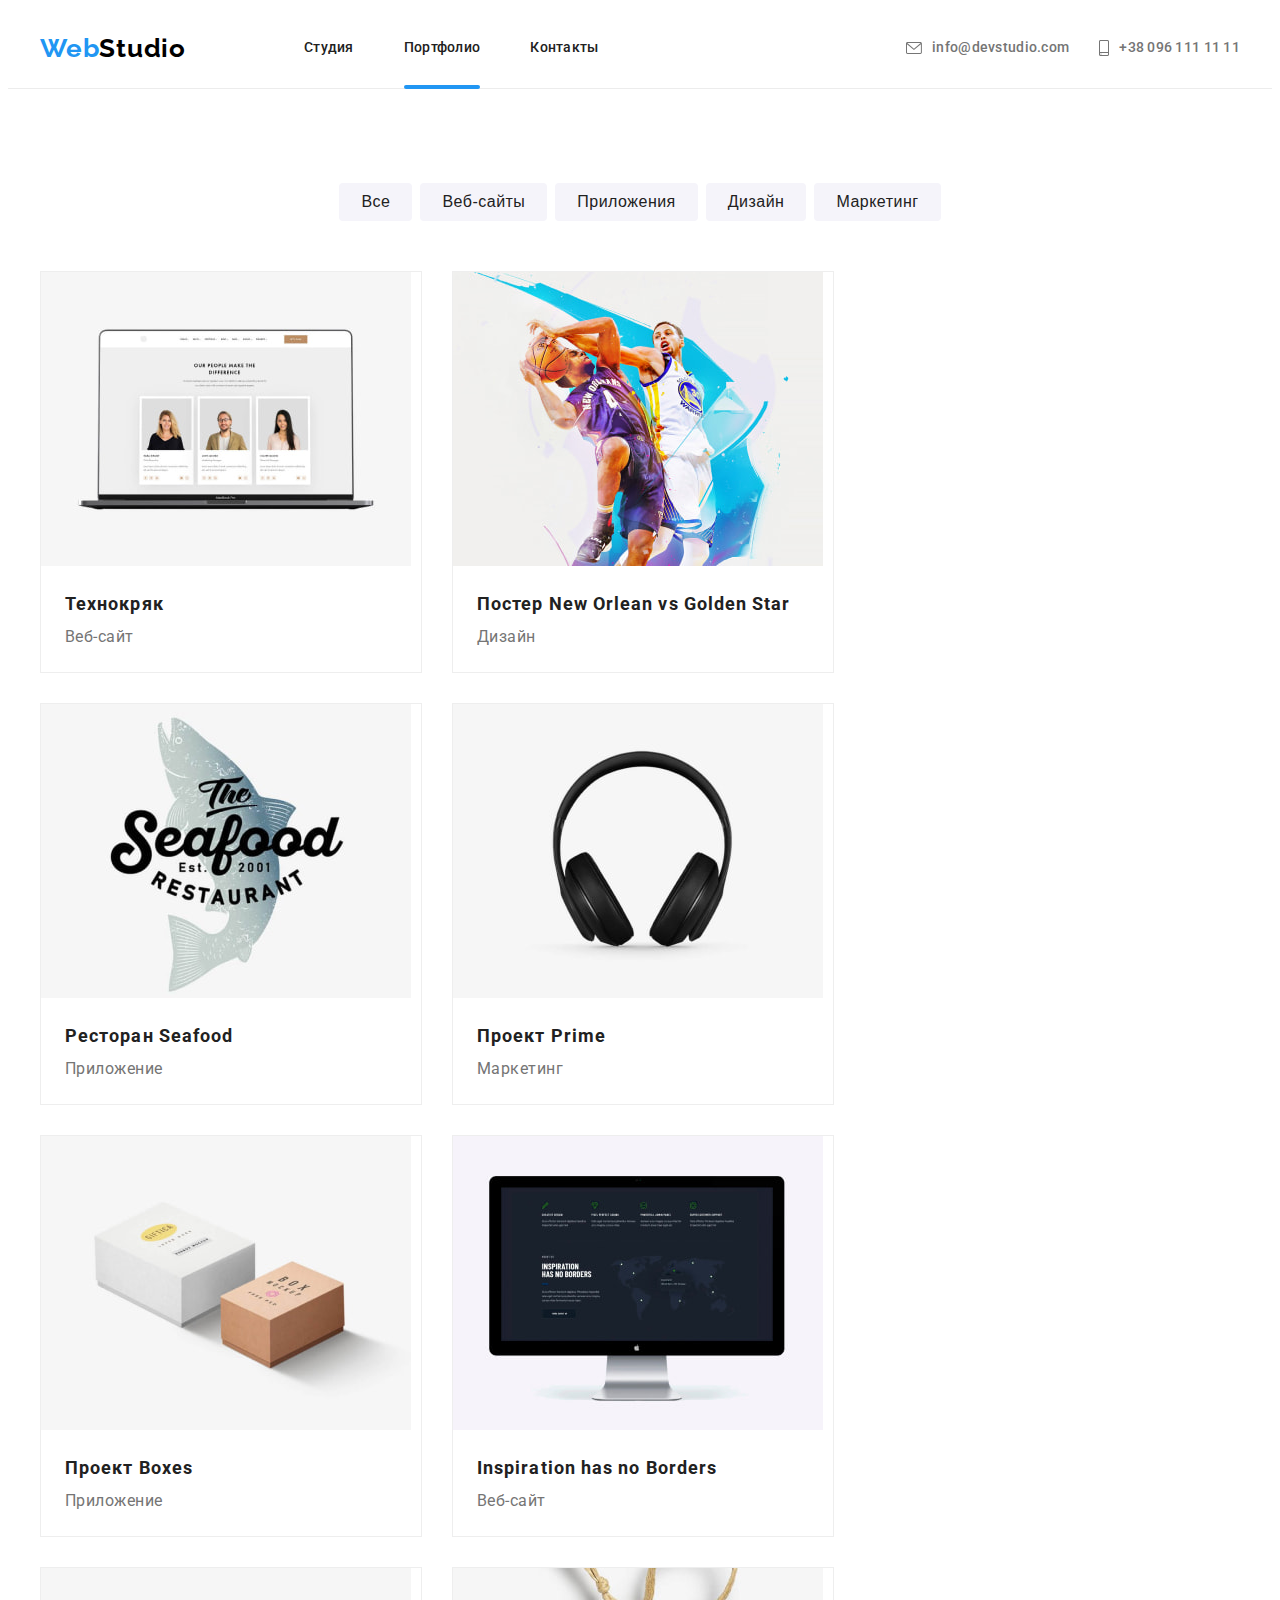
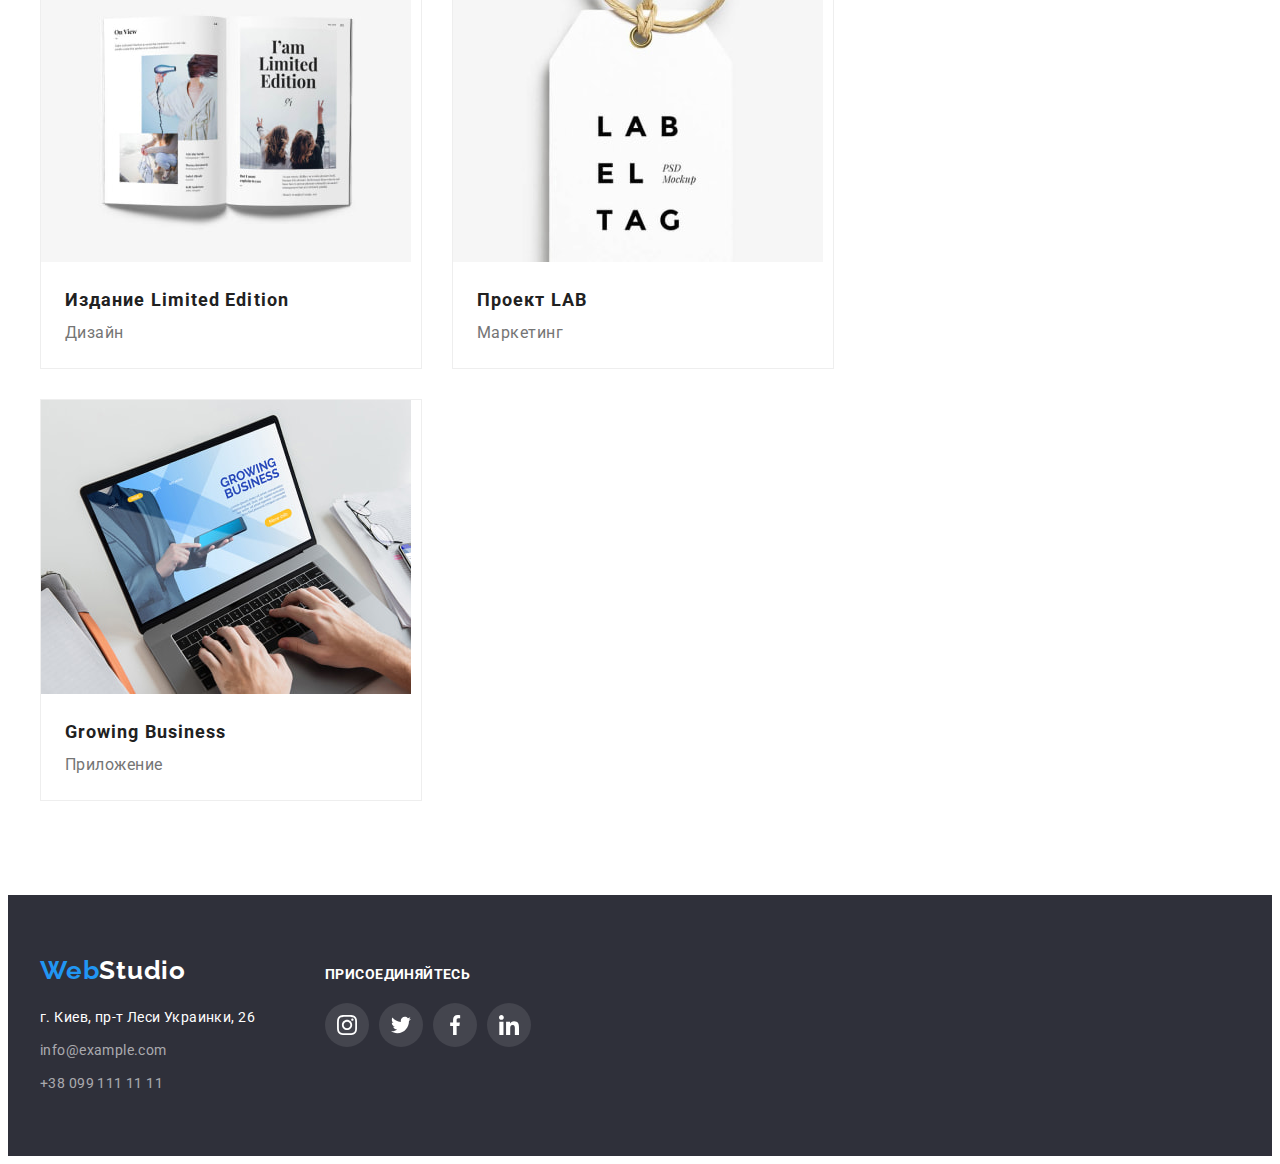
==== portfolio.html @ a43050da "+" ====
<!DOCTYPE html>
<html lang="ru">
  <head>
    <meta charset="UTF-8" />
    <meta http-equiv="X-UA-Compatible" content="IE=edge" />
    <meta name="viewport" content="width=device-width, initial-scale=1.0" />

    <link rel="preconnect" href="https://fonts.googleapis.com" />
    <link rel="preconnect" href="https://fonts.gstatic.com" crossorigin />
    <link
      href="https://fonts.googleapis.com/css2?family=Raleway:wght@700&family=Roboto:wght@400;500;700;900&display=swap"
      rel="stylesheet"
    />

    <link
      rel="stylesheet"
      href="https://cdnjs.cloudflare.com/ajax/libs/modern-normalize/1.1.0/modern-normalize.min.css"
      integrity="sha512-wpPYUAdjBVSE4KJnH1VR1HeZfpl1ub8YT/NKx4PuQ5NmX2tKuGu6U/JRp5y+Y8XG2tV+wKQpNHVUX03MfMFn9Q=="
      crossorigin="anonymous"
      referrerpolicy="no-referrer"
    />

    <link rel="stylesheet" href="./css/reset.css" />

    <link rel="stylesheet" href="./css/styles.css" />

    <title>Portfolio</title>
  </head>
  <body>
    <header class="header is-fixed">
      <div class="container">
        <a href="./index.html" class="logo"> <span class="logo-web">Web</span>Studio</a>

        <nav class="nav-menu">
          <ul class="nav-menu-list list">
            <li class="nav-menu-item">
              <a href="./index.html" class="nav-menu-link link">Студия</a>
            </li>
            <li class="nav-menu-item">
              <a href="./portfolio.html" class="nav-menu-link link current">Портфолио</a>
            </li>
            <li class="nav-menu-item">
              <a href="" class="nav-menu-link link">Контакты</a>
            </li>
          </ul>
        </nav>

        <ul class="header-contacts list">
          <li class="header-contacts-item">
            <a href="mailto:info@devstudio.com" class="header-contacts-link link"
              ><svg class="header-contacts-icon" width="16" height="12">
                <use href="./images/icons.svg#icon-envelope"></use></svg
              >info@devstudio.com</a
            >
          </li>
          <li class="header-contacts-item">
            <a href="tel:+380961111111" class="header-contacts-link link">
              <svg class="header-contacts-icon" width="10" height="16">
                <use href="./images/icons.svg#icon-smartphone"></use></svg
              >+38 096 111 11 11</a
            >
          </li>
        </ul>
      </div>
    </header>

    <main class="main">
      <!-- Portfolio Section -->

      <section class="portfolio-section section">
        <div class="container">
          <h1 class="section-title visually-hidden" lang="en">Portfolio</h1>
          <ul class="filters-list list">
            <li class="filters-item">
              <button type="button" class="filter-btn">Все</button>
            </li>
            <li class="filters-item">
              <button type="button" class="filter-btn">Веб-сайты</button>
            </li>
            <li class="filters-item">
              <button type="button" class="filter-btn">Приложения</button>
            </li>
            <li class="filters-item">
              <button type="button" class="filter-btn">Дизайн</button>
            </li>
            <li class="filters-item">
              <button type="button" class="filter-btn">Маркетинг</button>
            </li>
          </ul>

          <ul class="projects-list list">
            <li class="projects-item">
              <a href="" class="project-link link">
                <div class="project-over-wrap">
                  <img
                    src="./images/tech_site.jpg"
                    alt="Загруженный сайт на экране лэптопа"
                    width="370"
                    height="294"
                  />
                  <p class="project-over-text">
                    Ресурс предлагает комплексные предложения с разным уровнем функционала и
                    сервисов. Все это позволит посетителю получить исчерпывающие сведения о компании
                    или частном лице.
                  </p>
                </div>
                <div class="project-descr">
                  <h2 class="poject-title">Технокряк</h2>
                  <p class="project-type">Веб-сайт</p>
                </div>
              </a>
            </li>

            <li class="projects-item">
              <a href="" class="project-link link">
                <div class="project-over-wrap">
                  <img
                    src="./images/poster_design.jpg"
                    alt="Два баскетболиста, борющихся за мяч"
                    width="370"
                    height="294"
                  />
                  <p class="project-over-text">
                    Lorem ipsum dolor sit amet consectetur adipisicing elit. Fugiat, praesentium.
                    Exercitationem, sapiente commodi numquam ratione quos explicabo eos debitis!
                    Laboriosam!
                  </p>
                </div>
                <div class="project-descr">
                  <h2 class="poject-title">
                    Постер <span lang="en">New Orlean vs Golden Star</span>
                  </h2>
                  <p class="project-type">Дизайн</p>
                </div>
              </a>
            </li>

            <li class="projects-item">
              <a href="" class="project-link link">
                <div class="project-over-wrap">
                  <img
                    src="./images/restaurant_app.jpg"
                    alt="Лого ресторана на фоне рыбы"
                    width="370"
                    height="294"
                  />
                  <p class="project-over-text">
                    Lorem ipsum dolor sit amet consectetur adipisicing elit. Ullam nisi vero id
                    laudantium illum ducimus sed molestias dolorem odio incidunt!
                  </p>
                </div>
                <div class="project-descr">
                  <h2 class="poject-title">Ресторан <span lang="en">Seafood</span></h2>
                  <p class="project-type">Приложение</p>
                </div>
              </a>
            </li>

            <li class="projects-item">
              <a href="" class="project-link link">
                <div class="project-over-wrap">
                  <img
                    src="./images/prime_project.jpg"
                    alt="Чёрные полноразмерные наушники"
                    width="370"
                    height="294"
                  />
                  <p class="project-over-text">
                    Lorem ipsum dolor sit amet consectetur adipisicing elit. Eos excepturi sit
                    perferendis ipsa laboriosam consequuntur quos! Temporibus unde architecto
                    molestiae id quae modi, magni ut!
                  </p>
                </div>
                <div class="project-descr">
                  <h2 class="poject-title">Проект <span lang="en">Prime</span></h2>
                  <p class="project-type">Маркетинг</p>
                </div>
              </a>
            </li>

            <li class="projects-item">
              <a href="" class="project-link link">
                <div class="project-over-wrap">
                  <img
                    src="./images/boxes_project.jpg"
                    alt="Белая и коричневая карнонные коробки"
                    width="370"
                    height="294"
                  />
                  <p class="project-over-text">
                    Lorem ipsum dolor sit amet consectetur adipisicing elit. Eos eveniet magnam
                    aperiam cupiditate maxime aut atque illo ab architecto dolore.
                  </p>
                </div>
                <div class="project-descr">
                  <h2 class="poject-title">Проект <span lang="en">Boxes</span></h2>
                  <p class="project-type">Приложение</p>
                </div>
              </a>
            </li>

            <li class="projects-item">
              <a href="" class="project-link link">
                <div class="project-over-wrap">
                  <img
                    src="./images/inspiration_site.jpg"
                    alt="Неттоп с сайтом на экране"
                    width="370"
                    height="294"
                  />
                  <p class="project-over-text">
                    Lorem ipsum dolor sit amet consectetur adipisicing elit. Dolore error numquam
                    quo eos, facere laudantium atque voluptate et vero eaque delectus doloribus
                    nobis obcaecati sequi.
                  </p>
                </div>
                <div class="project-descr">
                  <h2 class="poject-title" lang="en">Inspiration has no Borders</h2>
                  <p class="project-type">Веб-сайт</p>
                </div>
              </a>
            </li>

            <li class="projects-item">
              <a href="" class="project-link link">
                <div class="project-over-wrap">
                  <img
                    src="./images/edition_design.jpg"
                    alt="Книга с илюстрациями"
                    width="370"
                    height="294"
                  />
                  <p class="project-over-text">
                    Lorem ipsum dolor sit amet consectetur adipisicing elit. Eaque, fugiat. Possimus
                    quibusdam dolores sint. Excepturi aspernatur soluta culpa voluptatem, cumque
                    quia harum? Laudantium, eaque ea.
                  </p>
                </div>
                <div class="project-descr">
                  <h2 class="poject-title">Издание <span lang="en">Limited Edition</span></h2>
                  <p class="project-type">Дизайн</p>
                </div>
              </a>
            </li>

            <li class="projects-item">
              <a href="" class="project-link link">
                <div class="project-over-wrap">
                  <img
                    src="./images/lab_project.jpg"
                    alt="Брендовая бирка"
                    width="370"
                    height="294"
                  />
                  <p class="project-over-text">
                    Lorem ipsum dolor sit, amet consectetur adipisicing elit. Dolorem, doloremque.
                    Ratione expedita excepturi esse quasi enim quisquam incidunt iusto. Praesentium
                    sunt a in saepe vel!
                  </p>
                </div>
                <div class="project-descr">
                  <h2 class="poject-title">Проект <span lang="en">LAB</span></h2>
                  <p class="project-type">Маркетинг</p>
                </div>
              </a>
            </li>

            <li class="projects-item">
              <a href="" class="project-link link">
                <div class="project-over-wrap">
                  <img
                    src="./images/business_app.jpg"
                    alt="Ноутбук в рабочих руках"
                    width="370"
                    height="294"
                  />
                  <p class="project-over-text">
                    Lorem ipsum dolor sit amet consectetur adipisicing elit. Ut voluptate culpa,
                    sapiente nisi laudantium voluptates quasi vitae quaerat doloremque eius vel aut
                    assumenda obcaecati fugiat!
                  </p>
                </div>
                <div class="project-descr">
                  <h2 class="poject-title" lang="en">Growing Business</h2>
                  <p class="project-type">Приложение</p>
                </div>
              </a>
            </li>
          </ul>
        </div>
      </section>
    </main>

    <footer class="footer">
      <div class="container">
        <div class="footer-adress-wrapper">
          <a href="./index.html" class="logo"> <span class="logo-web">Web</span>Studio</a>

          <address class="footer-address">
            <ul class="footer-list list">
              <li class="footer-item">
                <a class="footer-location">г. Киев, пр-т Леси Украинки, 26</a>
              </li>
              <li class="footer-item">
                <a href="mailto:info@example.com" class="footer-link link">info@example.com</a>
              </li>
              <li class="footer-item">
                <a href="tel:+380991111111" class="footer-link link">+38 099 111 11 11</a>
              </li>
            </ul>
          </address>
        </div>

        <div class="footer-soc-wrapper">
          <b class="footer-soc-title">присоединяйтесь</b>
          <ul class="footer-soc-list list">
            <li class="footer-soc-item">
              <a
                href="https://www.instagram.com/"
                target="_blank"
                rel="noopener noreferrer nofollow"
                class="footer-soc-link link"
                aria-label="Instagram"
              >
                <svg class="footer-soc-icon" width="20" height="20">
                  <use href="./images/icons.svg#icon-instagram"></use>
                </svg>
              </a>
            </li>
            <li class="footer-soc-item">
              <a
                href="https://twitter.com/"
                target="_blank"
                rel="noopener noreferrer nofollow"
                class="footer-soc-link link"
                aria-label="Twitter"
              >
                <svg class="footer-soc-icon" width="20" height="20">
                  <use href="./images/icons.svg#icon-twitter"></use>
                </svg>
              </a>
            </li>
            <li class="footer-soc-item">
              <a
                href="https://www.facebook.com/"
                target="_blank"
                rel="noopener noreferrer nofollow"
                class="footer-soc-link link"
                aria-label="Facebook"
              >
                <svg class="footer-soc-icon" width="20" height="20">
                  <use href="./images/icons.svg#icon-facebook"></use>
                </svg>
              </a>
            </li>
            <li class="footer-soc-item">
              <a
                href="https://www.linkedin.com/"
                target="_blank"
                rel="noopener noreferrer nofollow"
                class="footer-soc-link link"
                aria-label="LinkedIn"
              >
                <svg class="footer-soc-icon" width="20" height="20">
                  <use href="./images/icons.svg#icon-linkedin"></use>
                </svg>
              </a>
            </li>
          </ul>
        </div>
      </div>
    </footer>
  </body>
</html>
---- css/styles.css ----
:root {
  --accent-color: #2196f3;
  --text-color: #757575;
  --title-color: #212121;
  --w-color: #fff;
  --icon-color: #afb1b8;
}

/* 
* {
  outline: 1px solid tomato;
} */

body {
  background-color: var(--w-color);
  color: var(--text-color);
  font-family: 'Roboto', sans-serif;
}

img {
  display: block;
  max-width: 100%;
  height: auto;
}

.list {
  padding: 0;
  margin: 0;
  list-style: none;
}

.link {
  text-decoration: none;
}

.link:hover,
.link:focus {
  color: var(--accent-color);
}

.visually-hidden {
  position: absolute;
  white-space: nowrap;
  width: 1px;
  height: 1px;
  overflow: hidden;
  border: 0;
  padding: 0;
  clip: rect(0 0 0 0);
  clip-path: inset(100%);
  margin: -1px;
}

.container {
  width: 1200px;
  margin: 0 auto;
  padding: 0 15px;
}

.section {
  padding: 94px 0;
}

.section-title,
.features-subtitle,
.team-mmbr,
.poject-title {
  color: var(--title-color);
}

.section-title {
  font-family: inherit;
  font-weight: 700;
  font-size: 36px;
  line-height: 42px;
  text-align: center;
  letter-spacing: 0.03em;

  text-align: center;
  margin-bottom: 50px;
}

/* ----------------HEADER---------------- */

.header {
  border-bottom: 1px solid #ececec;
  background-color: var(--w-color);
}

.header .container {
  display: flex;
  align-items: center;
}

.logo,
.logo-web {
  font-family: 'Raleway';
  font-weight: 700;
  font-size: 26px;
  line-height: 1.19;
  letter-spacing: 0.03em;

  color: #000;

  text-decoration: none;
}

.header .logo {
  padding: 20px 0;
  margin-right: 93px;
}

.logo-web {
  color: var(--accent-color);
}

.nav-menu-list {
  display: flex;
}

.nav-menu-link {
  position: relative;
  display: block;
  padding: 32px 0;
  margin: 0 25px;

  font-weight: 500;
  font-size: 14px;
  line-height: 1.14;
  letter-spacing: 0.02em;
  color: var(--title-color);

  transition-property: color;
  transition-duration: 250ms;
  transition-timing-function: cubic-bezier(0.4, 0, 0.2, 1);
}

.current::after {
  content: '';

  position: absolute;
  bottom: -1px;
  width: 100%;
  height: 4px;
  display: block;

  background-color: var(--accent-color);
  border-radius: 2px;
}

.header-contacts {
  display: flex;
  margin-left: auto;
}

.header-contacts-item:not(:first-child) {
  margin-left: 30px;
}

.header-contacts-link {
  display: flex;
  align-items: center;
  padding: 25px 0;

  font-weight: 500;
  font-size: 14px;
  line-height: 1.14;
  letter-spacing: 0.02em;
  color: var(--text-color);

  transition-property: color;
  transition-duration: 250ms;
  transition-timing-function: cubic-bezier(0.4, 0, 0.2, 1);
}

.header-contacts-link:hover,
.header-contacts-link:focus {
  color: var(--accent-color);
}

.header-contacts-icon {
  fill: currentColor;
  margin-right: 10px;
}

/* Fixed Header */

/* 
.header.is-fixed {
  position: fixed;
  z-index: 1;
  top: 0;
  left: 0;
  width: 100%;
}

body {
  padding-top: 80px;
}
 */

/* -------------Hero Section------------- */

.hero-section {
  padding: 200px 0;
  text-align: center;

  background-color: #c4c4c4;
  background-image: linear-gradient(to right, rgba(47, 48, 58, 0.4), rgba(47, 48, 58, 0.4)),
    url(../images/hero-bg.jpg);
  background-repeat: no-repeat;
  background-position: center;
  background-size: cover;
  max-width: 1600px;
  margin: 0 auto;
}

.hero-title {
  max-width: 696px;
  margin-left: auto;
  margin-right: auto;
  margin-bottom: 30px;

  font-weight: 900;
  font-size: 44px;
  line-height: 1.36;
  letter-spacing: 0.06em;
  text-transform: uppercase;

  color: var(--w-color);
}

.hero-btn {
  display: inline-block;

  padding: 10px 32px;
  background: var(--accent-color);
  border-radius: 4px;
  border: 0;

  font-weight: 700;
  font-size: 16px;
  line-height: 1.88;
  letter-spacing: 0.06em;

  color: var(--w-color);

  cursor: pointer;

  transition-property: background-color, box-shadow;
  transition-duration: 250ms;
  transition-timing-function: cubic-bezier(0.4, 0, 0.2, 1);
}

.hero-btn:hover,
.hero-btn:focus {
  background-color: #188ce8;
  box-shadow: 0px 4px 4px rgba(0, 0, 0, 0.15);
}

/* -----------Features Section----------- */

.features-section.section {
  padding-bottom: 0;
}

.features-subtitle {
  margin-bottom: 10px;

  font-weight: 700;
  font-size: 14px;
  line-height: 1.14;
  letter-spacing: 0.03em;
  text-transform: uppercase;
}

.features-descr {
  font-weight: 400;
  font-size: 14px;
  line-height: 1.71;
  letter-spacing: 0.03em;
}

.features-list {
  display: flex;
}

.features-item {
  width: 270px;
}

.features-item:not(:last-child) {
  margin-right: 30px;
}

.features-item::before {
  content: '';
  display: block;
  height: 120px;
  border-radius: 4px;
  margin-bottom: 30px;

  background-color: #f5f4fa;
  background-position: center;
  background-repeat: no-repeat;
}

.features-item:nth-child(1)::before {
  background-image: url(../images/antenna.svg);
}

.features-item:nth-child(2)::before {
  background-image: url(../images/clock.svg);
}

.features-item:nth-child(3)::before {
  background-image: url(../images/diagram.svg);
}

.features-item:nth-child(4)::before {
  background-image: url(../images/astronaut.svg);
}

/* ----------Solutions Sections---------- */

.solutions-list {
  display: flex;
}

.solutions-item {
  width: 370px;
  position: relative;
}

.solutions-item:not(:last-child) {
  margin-right: 30px;
}

.solutions-over-text {
  position: absolute;
  bottom: 0;

  width: 100%;
  height: 70px;
  display: flex;
  align-items: center;
  justify-content: center;

  background-color: rgba(47, 48, 58, 0.8);
  color: var(--w-color);

  font-weight: 700;
  font-size: 14px;
  line-height: 1.14;
  letter-spacing: 0.03em;
  text-transform: uppercase;
}

/* -------------Team Section------------- */

.team-section {
  background-color: #f5f4fa;
}

.team-list {
  display: flex;
}

.team-item {
  width: 270px;
  background-color: var(--w-color);
  box-shadow: 0px 1px 3px rgba(0, 0, 0, 0.12), 0px 1px 1px rgba(0, 0, 0, 0.14),
    0px 2px 1px rgba(0, 0, 0, 0.2);
  border-radius: 0px 0px 4px 4px;
}

.team-item:not(:last-child) {
  margin-right: 30px;
}

.team-descr {
  padding-top: 30px;
  padding-bottom: 30px;
  text-align: center;
}

.team-mmbr {
  font-weight: 500;
  font-size: 16px;
  line-height: 1.19;
  letter-spacing: 0.03em;
  margin-bottom: 10px;
}

.team-mmbr-position {
  font-weight: 400;
  font-size: 16px;
  line-height: 1.19;
  letter-spacing: 0.03em;
  margin-bottom: 16px;
}

.team-soc-list {
  display: flex;
  justify-content: center;
}

.team-soc-item {
  width: 44px;
  height: 44px;
  margin-right: 10px;
}

.team-soc-item:last-child {
  margin-right: 0;
}

.team-soc-link {
  display: flex;
  justify-content: center;
  align-items: center;
  width: 100%;
  height: 100%;
  border-radius: 50%;
  background-color: var(--w-color);
  color: var(--icon-color);

  transition-property: color, background-color;
  transition-duration: 250ms;
  transition-timing-function: cubic-bezier(0.4, 0, 0.2, 1);
}

.team-soc-icon {
  fill: currentColor;
}

.team-soc-link:hover,
.team-soc-link:focus {
  background-color: var(--accent-color);
  color: var(--w-color);
}

/* ------------Clients Section------------ */

.clients-list {
  display: flex;
}

.clients-item {
  width: 170px;
  height: 92px;
}

.clients-item:not(:last-child) {
  margin-right: 30px;
}

.clients-link {
  display: flex;
  justify-content: center;
  align-items: center;
  width: 100%;
  height: 100%;
  border: 1px solid var(--icon-color);
  border-radius: 4px;
  color: var(--icon-color);

  transition-property: color, border;
  transition-duration: 250ms;
  transition-timing-function: cubic-bezier(0.4, 0, 0.2, 1);
}

.clients-icon {
  fill: currentColor;
}

.clients-link:hover,
.clients-link:focus {
  border: 1px solid var(--accent-color);
}

/* ----------------FOOTER---------------- */

.footer {
  padding: 60px 0;
  background-color: #2f303a;
}

.footer-adress-wrapper {
  margin-right: 70px;
}

.footer-list {
  display: block;
}

.footer .logo {
  display: block;
  color: var(--w-color);
  margin-bottom: 20px;
}

.footer-address {
  font-style: normal;
}

.footer-location {
  font-weight: 400;
  font-size: 14px;
  line-height: 1.71;
  letter-spacing: 0.03em;
  color: var(--w-color);
}

.footer-link {
  font-weight: 400;
  font-size: 14px;
  line-height: 1.71;
  letter-spacing: 0.03em;
  color: rgba(255, 255, 255, 0.6);

  transition-property: color;
  transition-duration: 250ms;
  transition-timing-function: cubic-bezier(0.4, 0, 0.2, 1);
}

.footer-item:not(:last-child) {
  margin-bottom: 9px;
}

.footer-soc-wrapper {
  margin-top: 12px;
}

.footer-soc-list {
  display: flex;
}

.footer-soc-title {
  display: block;

  font-weight: 700;
  font-size: 14px;
  line-height: 1.14;
  letter-spacing: 0.03em;
  text-transform: uppercase;

  color: var(--w-color);

  margin-bottom: 20px;
}

.footer-soc-item {
  width: 44px;
  height: 44px;
  margin-right: 10px;
}

.footer-soc-link {
  display: flex;
  justify-content: center;
  align-items: center;
  width: 100%;
  height: 100%;
  border-radius: 50%;
  background-color: rgba(255, 255, 255, 0.1);

  transition-property: background-color;
  transition-duration: 250ms;
  transition-timing-function: cubic-bezier(0.4, 0, 0.2, 1);
}

.footer-soc-link:hover,
.footer-soc-link:focus {
  background-color: var(--accent-color);
}

.footer-soc-icon {
  fill: var(--w-color);
}

.footer .container {
  display: flex;
}

/* ---------------PORTFOLIO--------------- */

.filters-list {
  display: flex;
  justify-content: center;
  margin-bottom: 50px;
}

.filters-item:not(:last-child) {
  margin-right: 8px;
}

.filter-btn {
  background: #f5f4fa;
  border-radius: 4px;
  border: 0;
  padding: 6px 22px;

  font-weight: 500;
  font-size: 16px;
  line-height: 1.62;
  text-align: center;
  letter-spacing: 0.03em;

  color: var(--title-color);

  cursor: pointer;

  transition-property: color, background-color, box-shadow;
  transition-duration: 250ms;
  transition-timing-function: cubic-bezier(0.4, 0, 0.2, 1);
}

.filter-btn:hover,
.filter-btn:focus {
  color: var(--w-color);
  background-color: var(--accent-color);
  box-shadow: 0px 3px 1px rgba(0, 0, 0, 0.1), 0px 1px 2px rgba(0, 0, 0, 0.08),
    0px 2px 2px rgba(0, 0, 0, 0.12);
}

.projects-list {
  display: flex;
  flex-wrap: wrap;
  margin: -15px;
}

.projects-item {
  width: calc(100% / 3 - 30px);
  margin: 15px;
  border: 1px solid #eeeeee;
}

.project-link {
  width: 100%;
  height: 100%;
  display: block;

  transition-property: box-shadow;
  transition-duration: 250ms;
  transition-timing-function: cubic-bezier(0.4, 0, 0.2, 1);
}

.project-link:hover,
.project-link:focus {
  box-shadow: 0px 1px 1px rgba(0, 0, 0, 0.12), 0px 4px 4px rgba(0, 0, 0, 0.06),
    1px 4px 6px rgba(0, 0, 0, 0.16);
}

.project-link:hover .project-over-text,
.project-link:focus .project-over-text {
  transform: translate(0);
}

.project-over-wrap {
  position: relative;
  overflow: hidden;
}

.project-over-text {
  position: absolute;
  top: 0;
  padding: 63px 24px;
  height: 100%;

  font-weight: 400;
  font-size: 18px;
  line-height: 1.56;
  letter-spacing: 0.03em;

  color: var(--w-color);
  background-color: rgba(33, 150, 243, 0.9);

  transform: translateY(101%);
  transition: transform 250ms cubic-bezier(0.4, 0, 0.2, 1);
}

.project-descr {
  padding: 20px 24px;
}

.poject-title {
  font-weight: 700;
  font-size: 18px;
  line-height: 2;
  letter-spacing: 0.06em;
}

.project-type {
  font-weight: 400;
  font-size: 16px;
  line-height: 1.88;
  letter-spacing: 0.03em;

  color: var(--text-color);
}

/* -----------------MODAL----------------- */

.backdrop {
  position: fixed;
  top: 0;
  left: 0;

  width: 100vw;
  height: 100vh;
  background-color: rgba(0, 0, 0, 0.2);

  transition: opacity 250ms cubic-bezier(0.4, 0, 0.2, 1),
    visibility 250ms cubic-bezier(0.4, 0, 0.2, 1);
}

.backdrop.is-hidden .modal {
  transform: translate(-50%, -50%) scale(2);
}

.modal {
  position: absolute;
  top: 50%;
  left: 50%;

  width: 528px;
  min-height: 581px;

  background: var(--w-color);
  box-shadow: 0px 1px 3px rgba(0, 0, 0, 0.12), 0px 1px 1px rgba(0, 0, 0, 0.14),
    0px 2px 1px rgba(0, 0, 0, 0.2);
  border-radius: 4px;

  transform: translate(-50%, -50%) scale(1);

  transition: transform 250ms cubic-bezier(0.4, 0, 0.2, 1);
}

.modal-close-btn {
  position: absolute;
  top: 8px;
  right: 8px;

  width: 30px;
  height: 30px;
  background-color: var(--w-color);
  border: 1px solid rgba(0, 0, 0, 0.1);
  border-radius: 50%;

  cursor: pointer;

  display: flex;
  align-items: center;
  justify-content: center;
}

.is-hidden {
  opacity: 0;
  visibility: hidden;
  pointer-events: none;
}

.no-scroll {
  overflow: hidden;
  margin-right: 17px;
}
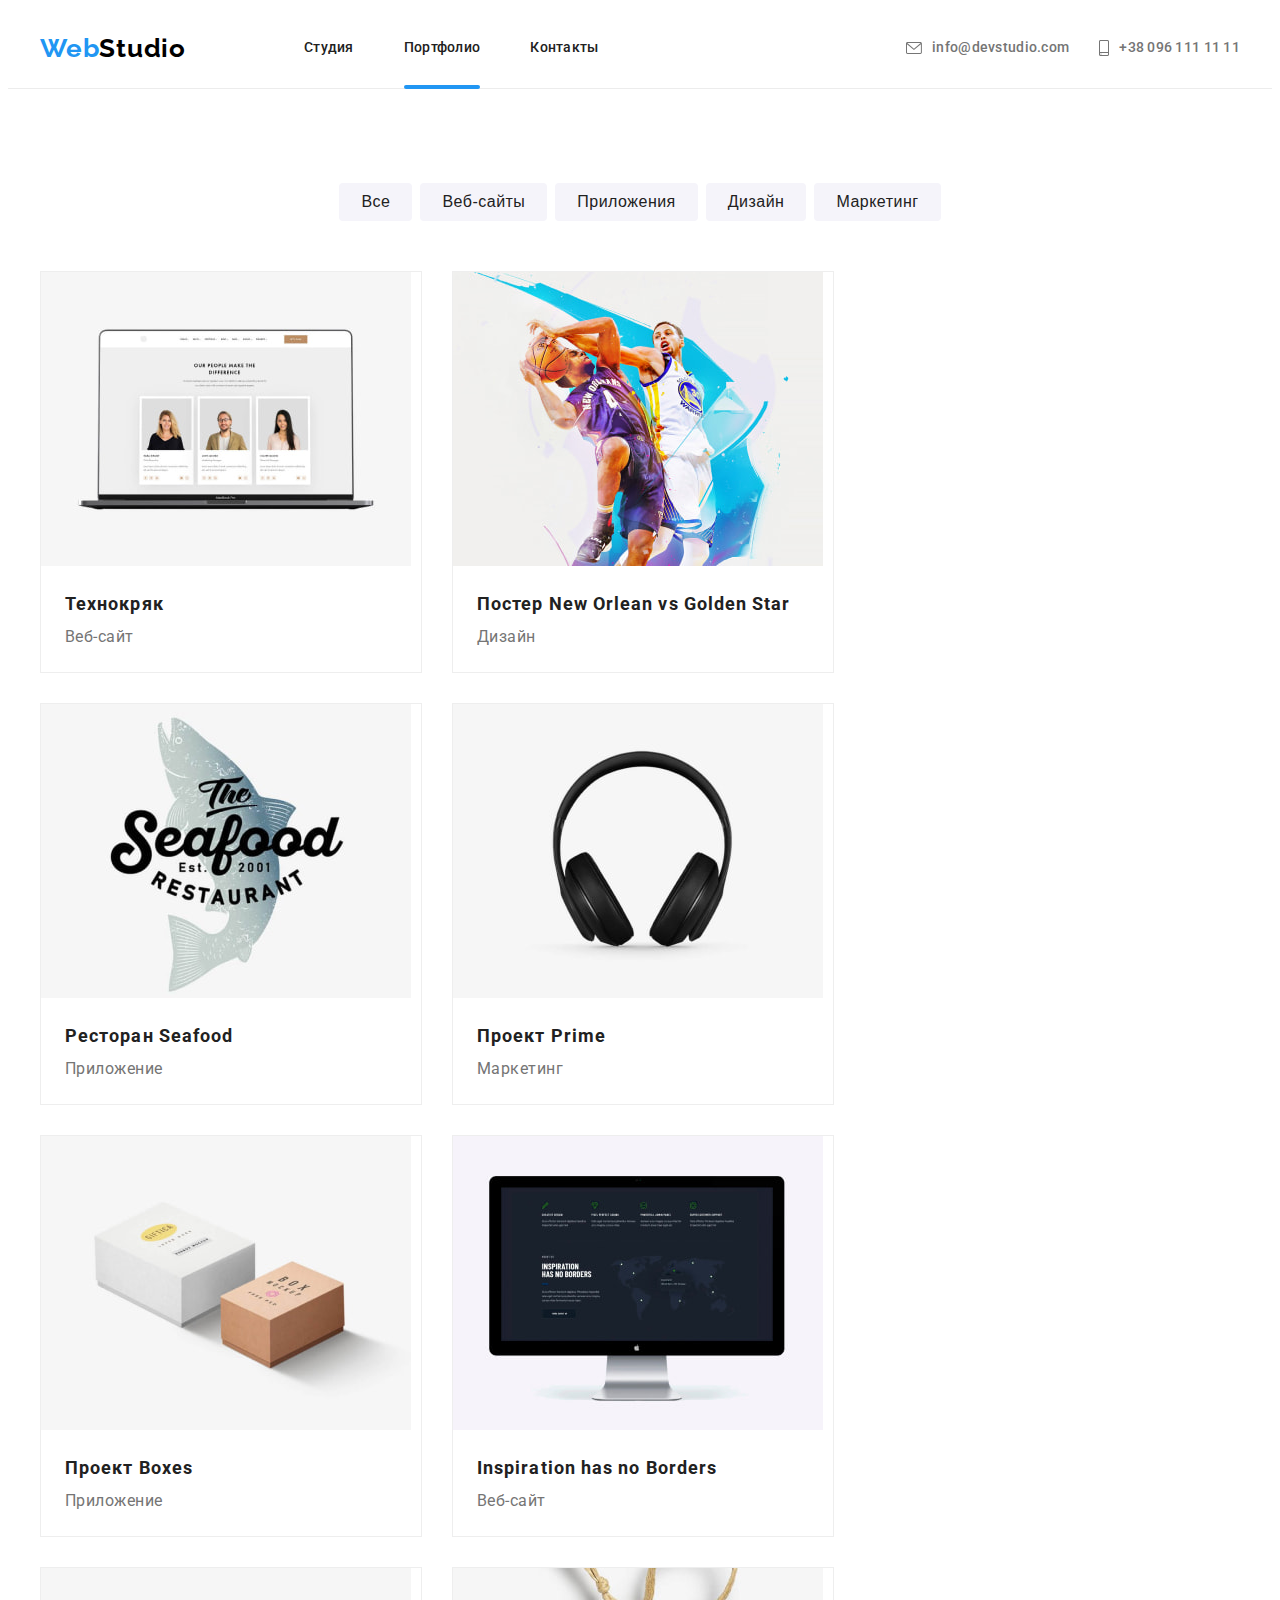
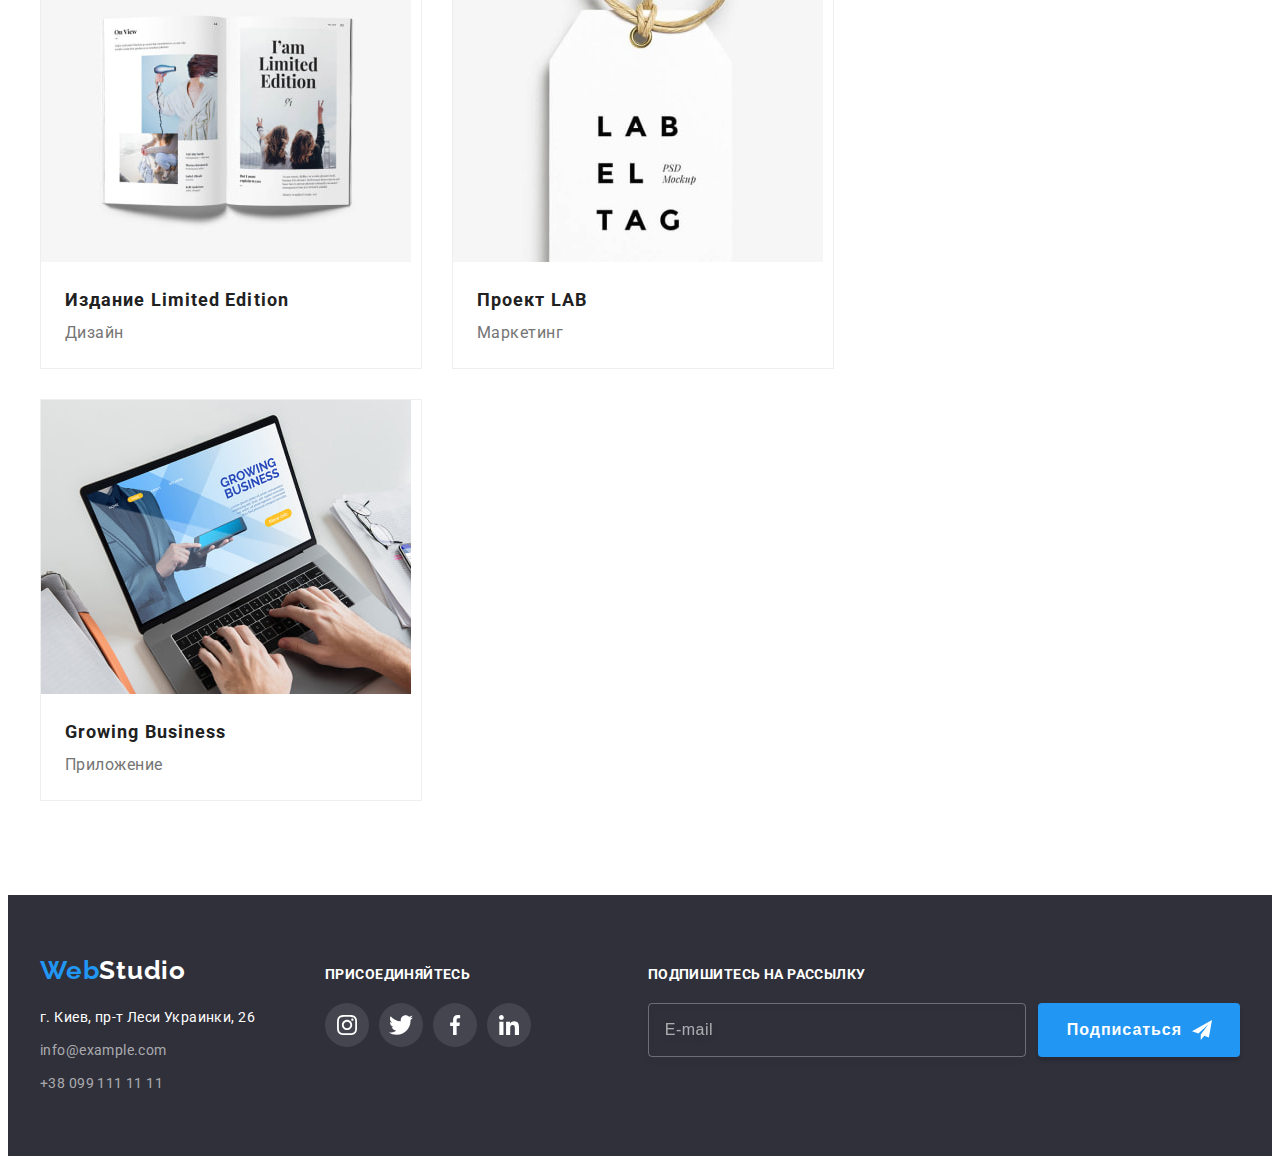
==== commit 8a1df406: "+" ====
--- a/portfolio.html
+++ b/portfolio.html
@@ -335,7 +335,7 @@
                 class="footer-soc-link link"
                 aria-label="Twitter"
               >
-                <svg class="footer-soc-icon" width="20" height="20">
+                <svg class="footer-soc-icon" width="24" height="24">
                   <use href="./images/icons.svg#icon-twitter"></use>
                 </svg>
               </a>
@@ -368,6 +368,25 @@
             </li>
           </ul>
         </div>
+        <div class="subscribtion-wrapper">
+          <b class="subscribtion-title">Подпишитесь на рассылку</b>
+
+          <form class="subscribtion-form">
+            <input
+              type="email"
+              name="user-email"
+              class="subscribtion-input"
+              placeholder="E-mail"
+              required
+            />
+            <button type="submit" class="subscribtion-btn">
+              Подписаться
+              <svg class="subscribtion-icon" width="20" height="20">
+                <use href="./images/icons.svg#icon-send"></use>
+              </svg>
+            </button>
+          </form>
+        </div>
       </div>
     </footer>
   </body>
--- a/css/styles.css
+++ b/css/styles.css
@@ -6,8 +6,7 @@
   --icon-color: #afb1b8;
 }
 
-/* 
-* {
+/* * {
   outline: 1px solid tomato;
 } */
 
@@ -583,6 +582,94 @@
   display: flex;
 }
 
+.subscribtion-wrapper {
+  margin-top: 12px;
+  margin-left: auto;
+}
+
+.subscribtion-title {
+  display: block;
+
+  margin-bottom: 20px;
+
+  font-weight: 700;
+  font-size: 14px;
+  line-height: 1.14;
+  letter-spacing: 0.03em;
+  text-transform: uppercase;
+
+  color: var(--w-color);
+}
+
+.subscribtion-form {
+  display: flex;
+}
+
+.subscribtion-input {
+  display: inline-block;
+  width: 358px;
+  height: 50px;
+
+  border: 1px solid rgba(255, 255, 255, 0.3);
+  filter: drop-shadow(0px 4px 4px rgba(0, 0, 0, 0.15));
+  border-radius: 4px;
+  background-color: transparent;
+  padding-left: 16px;
+  margin-right: 12px;
+
+  color: var(--w-color);
+}
+
+.subscribtion-input::placeholder {
+  font-weight: 400;
+  font-size: 16px;
+  line-height: 1.25;
+
+  display: flex;
+  align-items: center;
+  letter-spacing: 0.03em;
+
+  color: rgba(255, 255, 255, 0.6);
+}
+
+.subscribtion-input:focus {
+  border-color: var(--w-color);
+}
+
+.subscribtion-btn {
+  display: flex;
+  align-items: center;
+  padding: 10px 28px 10px 29px;
+  background: var(--accent-color);
+  border-radius: 4px;
+  border: 0;
+  box-shadow: 0px 4px 4px rgba(0, 0, 0, 0.15);
+
+  font-weight: 700;
+  font-size: 16px;
+  line-height: 1.88;
+  letter-spacing: 0.06em;
+  text-align: center;
+
+  color: var(--w-color);
+
+  cursor: pointer;
+
+  transition-property: background-color, box-shadow;
+  transition-duration: 250ms;
+  transition-timing-function: cubic-bezier(0.4, 0, 0.2, 1);
+}
+
+.modal-btn:hover,
+.modal-btn:focus {
+  background-color: #188ce8;
+  box-shadow: 0px 4px 4px rgba(0, 0, 0, 0.15);
+}
+
+.subscribtion-icon {
+  margin-left: 10px;
+}
+
 /* ---------------PORTFOLIO--------------- */
 
 .filters-list {
@@ -726,11 +813,12 @@
 
   width: 528px;
   min-height: 581px;
+  padding: 40px;
 
   background: var(--w-color);
   box-shadow: 0px 1px 3px rgba(0, 0, 0, 0.12), 0px 1px 1px rgba(0, 0, 0, 0.14),
     0px 2px 1px rgba(0, 0, 0, 0.2);
-  border-radius: 4px;
+  text-align: center;
 
   transform: translate(-50%, -50%) scale(1);
 
@@ -744,6 +832,7 @@
 
   width: 30px;
   height: 30px;
+  color: #000;
   background-color: var(--w-color);
   border: 1px solid rgba(0, 0, 0, 0.1);
   border-radius: 50%;
@@ -753,6 +842,185 @@
   display: flex;
   align-items: center;
   justify-content: center;
+
+  transition-property: color;
+  transition-duration: 250ms;
+  transition-timing-function: cubic-bezier(0.4, 0, 0.2, 1);
+}
+
+.modal-close-btn:hover,
+.modal-close-btn:focus {
+  color: var(--accent-color);
+}
+
+.x-icon {
+  fill: currentColor;
+}
+
+.modal-title {
+  display: inline-block;
+  margin-bottom: 12px;
+  font-weight: 700;
+  font-size: 20px;
+  line-height: 1.15;
+  text-align: center;
+  letter-spacing: 0.03em;
+
+  color: var(--title-color);
+}
+
+.modal-field {
+  margin-bottom: 10px;
+}
+
+.input-wrap {
+  position: relative;
+}
+
+.modal-input {
+  width: 100%;
+  height: 40px;
+  border: 1px solid rgba(33, 33, 33, 0.2);
+  border-radius: 4px;
+  padding-left: 42px;
+  background-color: transparent;
+}
+
+.modal-input:focus {
+  border-color: var(--accent-color);
+  outline: 1px solid var(--accent-color);
+}
+
+.modal-input:focus + .input-icon {
+  fill: var(--accent-color);
+}
+
+.input-icon {
+  position: absolute;
+  left: 12px;
+  top: 50%;
+  transform: translateY(-50%);
+}
+
+.modal-label {
+  display: block;
+  margin-bottom: 4px;
+  text-align: left;
+
+  font-weight: 400;
+  font-size: 12px;
+  line-height: 1.17;
+  letter-spacing: 0.01em;
+
+  color: var(--text-color);
+}
+
+.textarea {
+  margin-bottom: 20px;
+}
+
+.modal-text {
+  width: 100%;
+  height: 120px;
+  border: 1px solid rgba(33, 33, 33, 0.2);
+  border-radius: 4px;
+  background-color: transparent;
+  padding: 12px 16px;
+  resize: none;
+}
+
+.modal-text:focus {
+  border-color: var(--accent-color);
+  outline: 1px solid var(--accent-color);
+
+  transition-property: border-color, outline;
+  transition-duration: 250ms;
+  transition-timing-function: cubic-bezier(0.4, 0, 0.2, 1);
+}
+
+.modal-text::placeholder {
+  font-weight: 400;
+  font-size: 12px;
+  line-height: 1.17;
+  letter-spacing: 0.01em;
+
+  color: rgba(117, 117, 117, 0.5);
+}
+
+.privacy-text {
+  font-weight: 400;
+  font-size: 14px;
+  line-height: 1.71;
+  letter-spacing: 0.03em;
+
+  color: var(--text-color);
+
+  display: flex;
+  align-items: center;
+  justify-content: center;
+}
+
+.privacy-text a {
+  color: var(--accent-color);
+}
+
+.privacy-text span {
+  width: 16px;
+  height: 15px;
+  border: 2px solid var(--title-color);
+  border-radius: 2px;
+  margin-right: 8px;
+  display: flex;
+  justify-content: center;
+  align-items: center;
+}
+
+.checkmark-icon {
+  fill: transparent;
+}
+
+.input-check:checked + .privacy-text span {
+  background-color: var(--accent-color);
+  border: none;
+}
+
+.input-check:checked + .privacy-text .checkmark-icon {
+  fill: var(--w-color);
+}
+
+.modal-field.privacy {
+  margin-bottom: 30px;
+}
+
+.modal-btn {
+  display: block;
+  align-items: center;
+  margin: 0 auto;
+
+  padding: 10px 55px 10px 56px;
+  background: var(--accent-color);
+  border-radius: 4px;
+  border: 0;
+  box-shadow: 0px 4px 4px rgba(0, 0, 0, 0.15);
+
+  font-weight: 700;
+  font-size: 16px;
+  line-height: 1.88;
+  letter-spacing: 0.06em;
+
+  color: var(--w-color);
+
+  cursor: pointer;
+
+  transition-property: background-color, box-shadow;
+  transition-duration: 250ms;
+  transition-timing-function: cubic-bezier(0.4, 0, 0.2, 1);
+}
+
+.modal-btn:hover,
+.modal-btn:focus {
+  background-color: #188ce8;
+  box-shadow: 0px 4px 4px rgba(0, 0, 0, 0.15);
 }
 
 .is-hidden {
